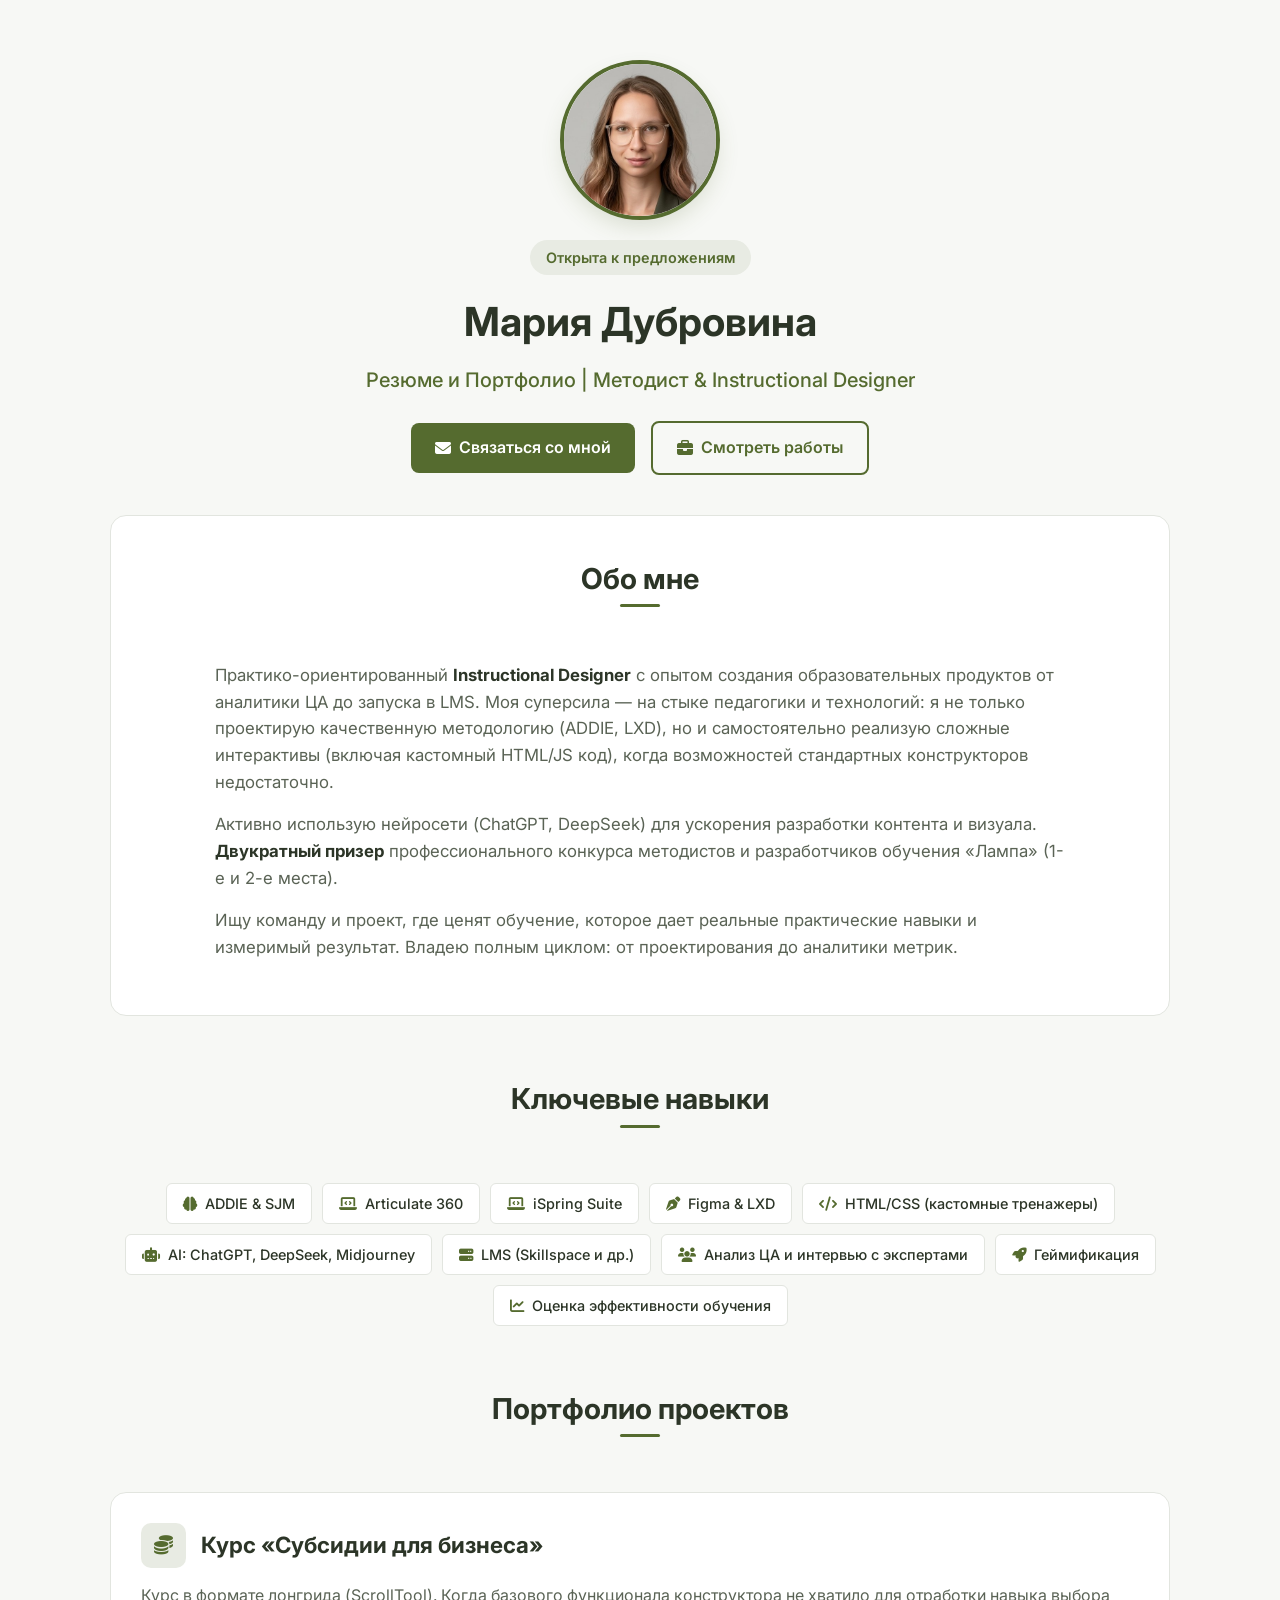
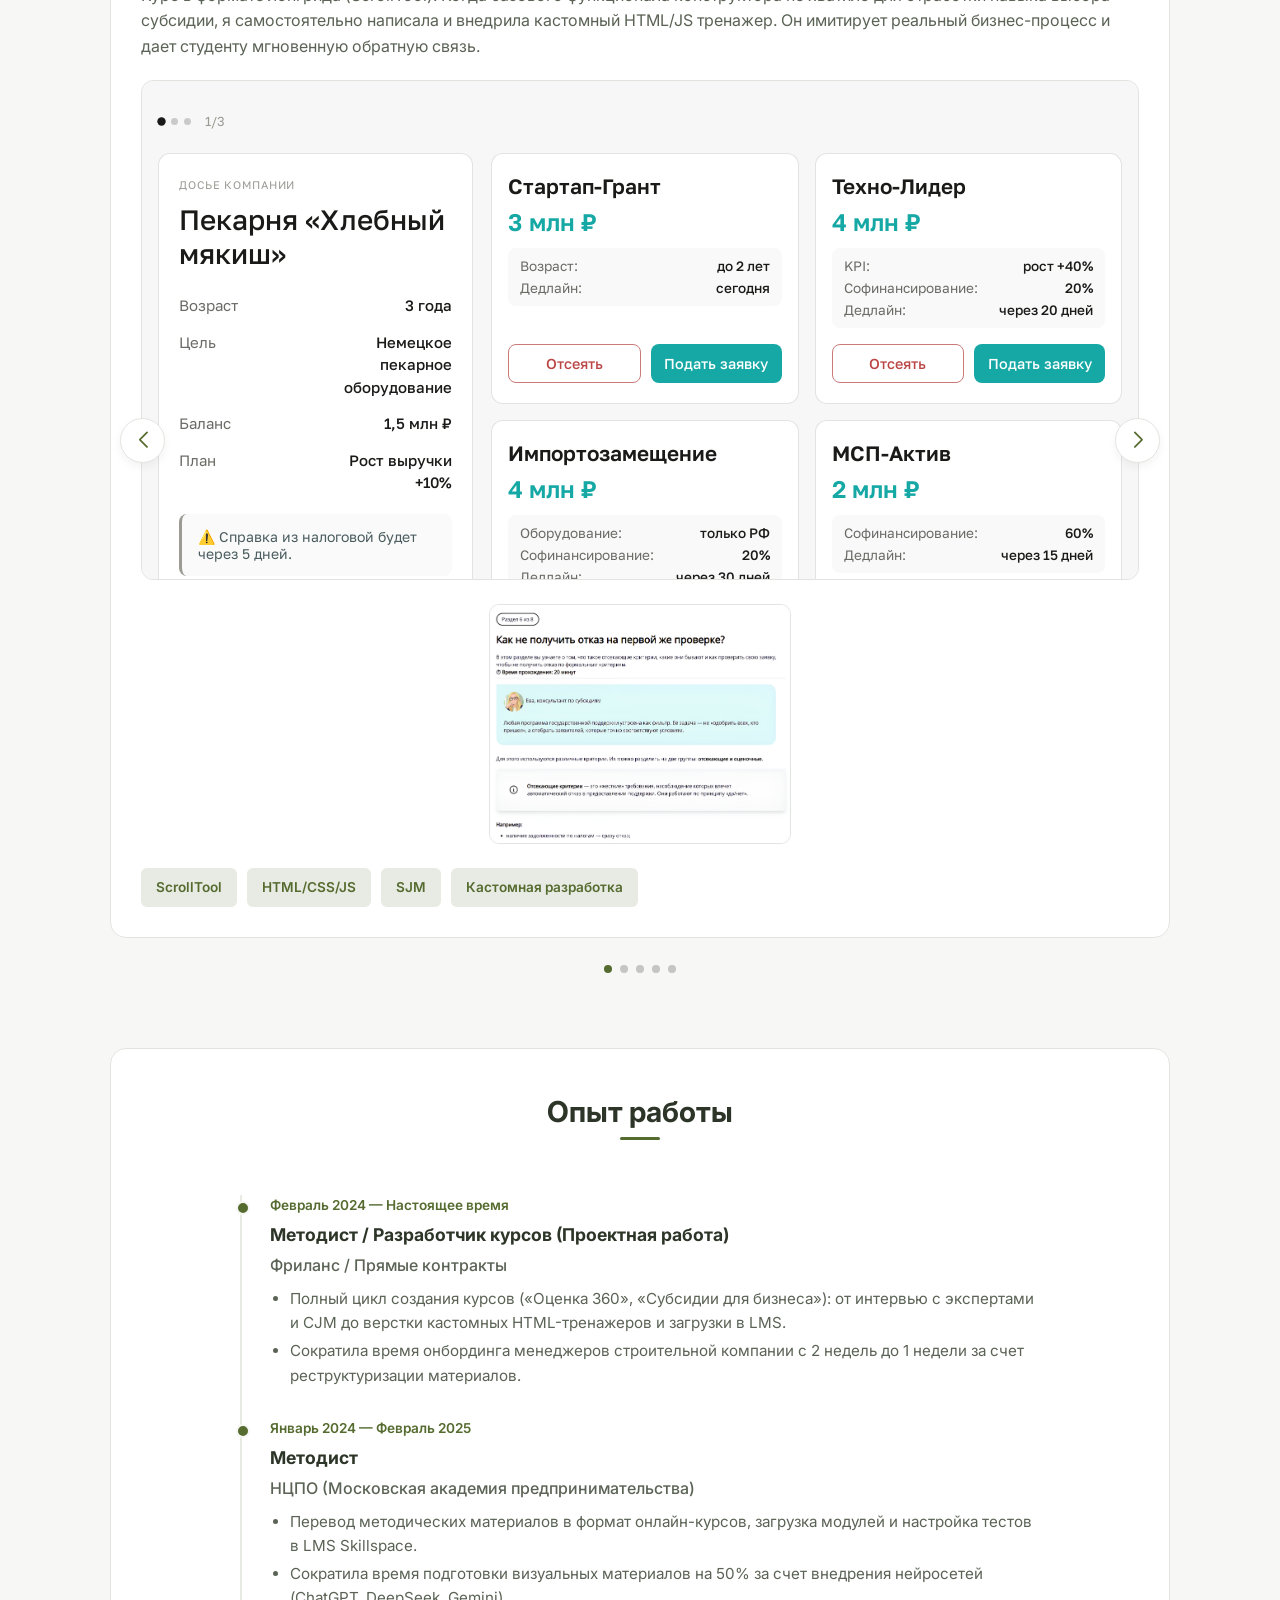
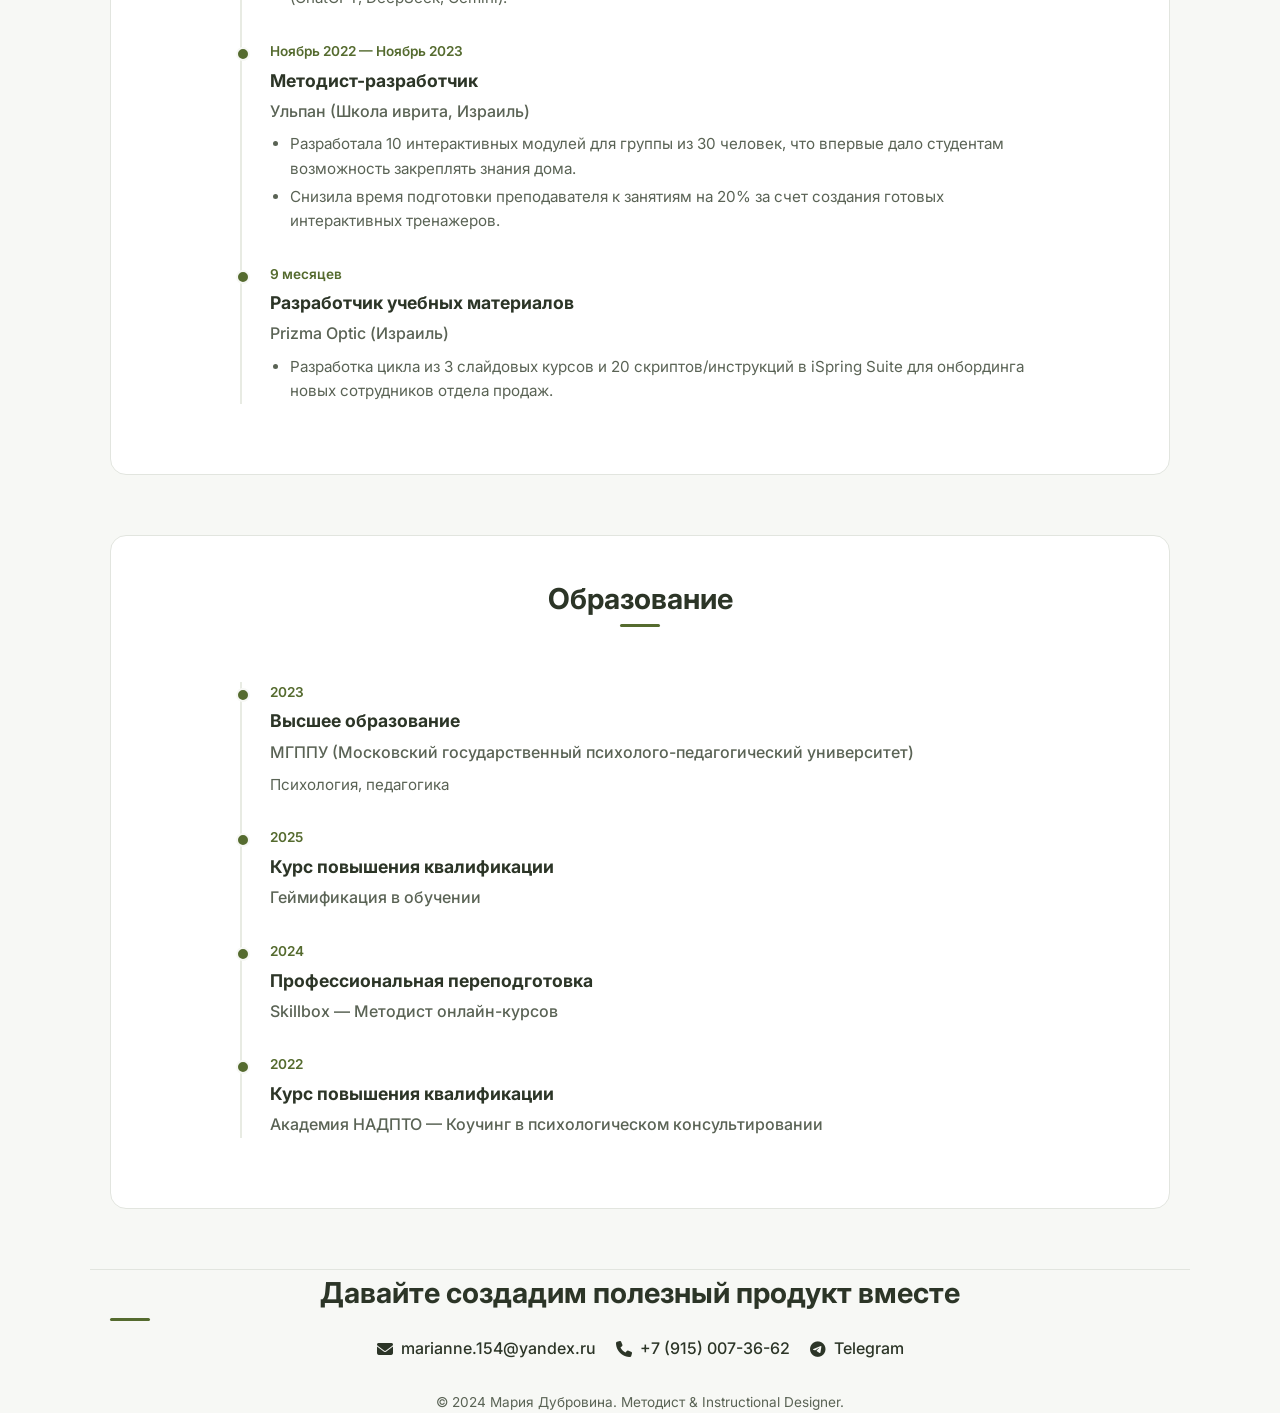
==== 1.html @ 54bf6c2a "first commit" ====
<!DOCTYPE html>
<html lang="ru">
<head>
    <meta charset="UTF-8">
    <meta name="viewport" content="width=device-width, initial-scale=1.0">
    <title>Резюме и Портфолио | Мария Дубровина - Методист / Instructional Designer</title>
    <link rel="preconnect" href="https://fonts.googleapis.com">
    <link rel="preconnect" href="https://fonts.gstatic.com" crossorigin>
    <link href="https://fonts.googleapis.com/css2?family=Inter:wght@300;400;500;600;700&display=swap" rel="stylesheet">
    <link rel="stylesheet" href="https://cdnjs.cloudflare.com/ajax/libs/font-awesome/6.4.0/css/all.min.css">
    <link rel="stylesheet" href="https://cdn.jsdelivr.net/npm/swiper@10/swiper-bundle.min.css" />

    <style>
        :root {
            --primary: #556B2F;
            --primary-hover: #435624;
            --primary-light: #E8EBE3;
            --bg: #F7F8F5;
            --card-bg: #FFFFFF;
            --text-main: #2C3527;
            --text-secondary: #5A6355;
            --border: #E2E5DF;
        }

        * { margin: 0; padding: 0; box-sizing: border-box; }
        body { font-family: 'Inter', sans-serif; background-color: var(--bg); color: var(--text-main); line-height: 1.6; }
        .container { max-width: 1100px; margin: 0 auto; padding: 0 20px; }

        /* Hero Section */
        .hero { padding: 60px 0 40px; text-align: center; }
        .photo-container {
            width: 160px; height: 160px; margin: 0 auto 20px;
            border-radius: 50%; overflow: hidden; border: 4px solid var(--primary);
            box-shadow: 0 10px 25px -5px rgba(85, 107, 47, 0.2);
        }
        .photo-container img { width: 100%; height: 100%; object-fit: cover; }
        
        .hero-badge { display: inline-block; background: var(--primary-light); color: var(--primary); padding: 6px 16px; border-radius: 50px; font-size: 0.9rem; font-weight: 600; margin-bottom: 15px; }
        h1 { font-size: 2.5rem; font-weight: 700; margin-bottom: 10px; color: var(--text-main); }
        .hero-subtitle { font-size: 1.25rem; color: var(--primary); font-weight: 500; margin-bottom: 25px; }
        
        .btn { display: inline-flex; align-items: center; gap: 8px; background: var(--primary); color: white; padding: 12px 24px; border-radius: 8px; text-decoration: none; font-weight: 600; transition: all 0.3s ease; border: none; cursor: pointer; font-size: 1rem; }
        .btn:hover { background: var(--primary-hover); transform: translateY(-2px); }
        .btn-outline { background: transparent; border: 2px solid var(--primary); color: var(--primary); margin-left: 12px; }
        .btn-outline:hover { background: var(--primary-light); }

        /* Section Titles */
        .section-title { font-size: 1.8rem; font-weight: 700; margin-bottom: 20px; color: var(--text-main); position: relative; display: inline-block; }
        .section-title::after { content: ''; position: absolute; bottom: -5px; left: 0; width: 40px; height: 3px; background: var(--primary); border-radius: 2px; }
        .section-header { text-align: center; margin-bottom: 40px; }
        .section-header .section-title::after { left: 50%; transform: translateX(-50%); }

        /* About Section (Left Aligned) */
        .about-section { background: var(--card-bg); padding: 40px; border-radius: 16px; border: 1px solid var(--border); margin-bottom: 60px; }
        .about-content { text-align: left; max-width: 850px; margin: 0 auto; font-size: 1.05rem; color: var(--text-secondary); }
        .about-content p { margin-bottom: 15px; }
        .about-content strong { color: var(--text-main); }

        /* Skills */
        .skills-grid { display: flex; flex-wrap: wrap; justify-content: center; gap: 10px; margin-bottom: 60px; }
        .skill-tag { background: var(--card-bg); border: 1px solid var(--border); padding: 8px 16px; border-radius: 6px; font-size: 0.9rem; font-weight: 500; color: var(--text-main); transition: all 0.2s; }
        .skill-tag:hover { border-color: var(--primary); background: var(--primary-light); }
        .skill-tag i { color: var(--primary); margin-right: 4px; }

        /* Portfolio Carousel */
        .portfolio-section { margin-bottom: 60px; }
        .swiper { width: 100%; padding-bottom: 50px; }
        .swiper-slide {
            background: var(--card-bg); border-radius: 16px; padding: 30px;
            border: 1px solid var(--border); height: auto; display: flex; flex-direction: column;
        }
        .slide-header { display: flex; align-items: center; gap: 15px; margin-bottom: 15px; }
        .slide-icon { width: 45px; height: 45px; background: var(--primary-light); color: var(--primary); border-radius: 10px; display: flex; align-items: center; justify-content: center; font-size: 1.2rem; flex-shrink: 0; }
        .slide-title { font-size: 1.4rem; font-weight: 700; }
        .slide-desc { color: var(--text-secondary); font-size: 1rem; margin-bottom: 20px; text-align: left; }
        
        .media-frame {
            width: 100%; height: 500px; background: #F1F5F9; border-radius: 12px; 
            overflow: hidden; margin-bottom: 24px; border: 1px solid var(--border);
        }
        .media-frame iframe { width: 100%; height: 100%; border: none; }
        
        /* Большие скриншоты */
        .screenshots-grid { 
            display: grid; 
            grid-template-columns: repeat(2, 1fr); 
            gap: 16px; 
            margin-bottom: 24px; 
        }
        .screenshots-grid img { 
            width: 100%; 
            height: 240px; 
            object-fit: cover; 
            border-radius: 10px; 
            border: 1px solid var(--border); 
            transition: all 0.3s; 
            cursor: pointer; 
        }
        .screenshots-grid img:hover { 
            transform: scale(1.02); 
            border-color: var(--primary); 
            box-shadow: 0 8px 20px rgba(85, 107, 47, 0.15); 
        }

        /* Плашечки инструментов */
        .tool-badges { display: flex; flex-wrap: wrap; gap: 10px; margin-top: auto; }
        .tool-badge {
            font-size: 0.85rem;
            background: var(--primary-light);
            color: var(--primary);
            padding: 8px 14px;
            border-radius: 6px;
            font-weight: 600;
            border: 1px solid transparent;
            transition: all 0.2s;
        }
        .tool-badge:hover { border-color: var(--primary); }

        .swiper-button-next, .swiper-button-prev { color: var(--primary); background: white; width: 45px; height: 45px; border-radius: 50%; box-shadow: 0 4px 10px rgba(0,0,0,0.05); border: 1px solid var(--border); }
        .swiper-button-next::after, .swiper-button-prev::after { font-size: 16px; font-weight: bold; }
        .swiper-pagination-bullet-active { background: var(--primary); }

        /* Experience & Education Timeline */
        .resume-section { background: var(--card-bg); padding: 40px; border-radius: 16px; border: 1px solid var(--border); margin-bottom: 60px; }
        .timeline { max-width: 800px; margin: 0 auto; position: relative; padding-left: 30px; }
        .timeline::before { content: ''; position: absolute; left: 0; top: 0; bottom: 0; width: 2px; background: var(--primary-light); }
        .timeline-item { position: relative; margin-bottom: 30px; }
        .timeline-item::before { content: ''; position: absolute; left: -34px; top: 6px; width: 10px; height: 10px; border-radius: 50%; background: var(--primary); border: 2px solid var(--bg); }
        .timeline-date { font-size: 0.85rem; color: var(--primary); font-weight: 600; margin-bottom: 4px; }
        .timeline-role { font-size: 1.1rem; font-weight: 700; margin-bottom: 4px; }
        .timeline-company { color: var(--text-secondary); font-weight: 500; margin-bottom: 8px; }
        .timeline-desc { font-size: 0.95rem; color: var(--text-secondary); }
        .timeline-desc ul { padding-left: 20px; margin-top: 5px; }
        .timeline-desc li { margin-bottom: 4px; }

        /* Footer */
        footer { text-align: center; padding: 40px 0; border-top: 1px solid var(--border); }
        .contact-links { display: flex; justify-content: center; gap: 20px; margin-top: 20px; flex-wrap: wrap; }
        .contact-item { display: flex; align-items: center; gap: 8px; color: var(--text-main); text-decoration: none; font-weight: 500; transition: color 0.2s; }
        .contact-item:hover { color: var(--primary); }

        /* Responsive */
        @media (max-width: 768px) {
            h1 { font-size: 2rem; }
            .btn { width: 100%; justify-content: center; margin: 8px 0 0 0; }
            .btn-outline { margin-left: 0; }
            .media-frame { height: 350px; }
            .screenshots-grid { grid-template-columns: 1fr; }
            .screenshots-grid img { height: 280px; }
            .about-section, .resume-section { padding: 20px; }
        }
    </style>
</head>
<body>

    <!-- Hero Section -->
    <header class="hero container">
        <div class="photo-container">
            <img src="photo.jpg" alt="Фото Марии Дубровиной">
        </div>
        <span class="hero-badge">Открыта к предложениям</span>
        <h1>Мария Дубровина</h1>
        <h2 class="hero-subtitle">Резюме и Портфолио | Методист & Instructional Designer</h2>
        <div>
            <a href="#contacts" class="btn"><i class="fas fa-envelope"></i> Связаться со мной</a>
            <a href="#portfolio" class="btn btn-outline"><i class="fas fa-briefcase"></i> Смотреть работы</a>
        </div>
    </header>

    <!-- About Section -->
    <section class="container">
        <div class="about-section">
            <div class="section-header">
                <h2 class="section-title">Обо мне</h2>
            </div>
            <div class="about-content">
                <p>Практико-ориентированный <strong>Instructional Designer</strong> с опытом создания образовательных продуктов от аналитики ЦА до запуска в LMS. Моя суперсила — на стыке педагогики и технологий: я не только проектирую качественную методологию (ADDIE, LXD), но и самостоятельно реализую сложные интерактивы (включая кастомный HTML/JS код), когда возможностей стандартных конструкторов недостаточно.</p>
                <p>Активно использую нейросети (ChatGPT, DeepSeek) для ускорения разработки контента и визуала. <strong>Двукратный призер</strong> профессионального конкурса методистов и разработчиков обучения «Лампа» (1-е и 2-е места).</p>
                <p>Ищу команду и проект, где ценят обучение, которое дает реальные практические навыки и измеримый результат. Владею полным циклом: от проектирования до аналитики метрик.</p>
            </div>
        </div>
    </section>

    <!-- Skills -->
    <section class="container">
        <div class="section-header">
            <h2 class="section-title">Ключевые навыки</h2>
        </div>
        <div class="skills-grid">
            <div class="skill-tag"><i class="fas fa-brain"></i> ADDIE & SJM</div>
            <div class="skill-tag"><i class="fas fa-laptop-code"></i> Articulate 360</div>
            <div class="skill-tag"><i class="fas fa-laptop-code"></i> iSpring Suite</div>
            <div class="skill-tag"><i class="fas fa-pen-nib"></i> Figma & LXD</div>
            <div class="skill-tag"><i class="fas fa-code"></i> HTML/CSS (кастомные тренажеры)</div>
            <div class="skill-tag"><i class="fas fa-robot"></i> AI: ChatGPT, DeepSeek, Midjourney</div>
            <div class="skill-tag"><i class="fas fa-server"></i> LMS (Skillspace и др.)</div>
            <div class="skill-tag"><i class="fas fa-users"></i> Анализ ЦА и интервью с экспертами</div>
            <div class="skill-tag"><i class="fas fa-rocket"></i> Геймификация</div>
            <div class="skill-tag"><i class="fas fa-chart-line"></i> Оценка эффективности обучения</div>
        </div>
    </section>

    <!-- Portfolio Carousel -->
    <section id="portfolio" class="container portfolio-section">
        <div class="section-header">
            <h2 class="section-title">Портфолио проектов</h2>
        </div>
        
        <div class="swiper mySwiper">
            <div class="swiper-wrapper">
                
                <!-- Slide 1: Субсидии -->
                <div class="swiper-slide">
                    <div class="slide-header">
                        <div class="slide-icon"><i class="fas fa-coins"></i></div>
                        <h3 class="slide-title">Курс «Субсидии для бизнеса»</h3>
                    </div>
                    <p class="slide-desc">
                        Курс в формате лонгрида (ScrollTool). Когда базового функционала конструктора не хватило для отработки навыка выбора субсидии, я самостоятельно написала и внедрила кастомный HTML/JS тренажер. Он имитирует реальный бизнес-процесс и дает студенту мгновенную обратную связь.
                    </p>
                    <div class="media-frame">
                        <iframe src="simulator.html" title="Тренажер Субсидии"></iframe>
                    </div>
                    <div class="screenshots-grid" style="grid-template-columns: 1fr; max-width: 600px; margin: 0 auto 24px;">
                        <img src="images/screen5.png" alt="Скриншот курса Субсидии">
                    </div>
                    <div class="tool-badges">
                        <span class="tool-badge">ScrollTool</span>
                        <span class="tool-badge">HTML/CSS/JS</span>
                        <span class="tool-badge">SJM</span>
                        <span class="tool-badge">Кастомная разработка</span>
                    </div>
                </div>

                <!-- Slide 2: Японский язык -->
                <div class="swiper-slide">
                    <div class="slide-header">
                        <div class="slide-icon"><i class="fas fa-language"></i></div>
                        <h3 class="slide-title">Курс «Японский язык»</h3>
                    </div>
                    <p class="slide-desc">
                        Слайдовый курс с сюжетом и геймификацией. Персонажи и фоны созданы с помощью нейросетей. Внедрены триггерные анимации и нелинейные переходы для имитации живого общения.
                    </p>
                    <div class="media-frame">
                        <iframe src="ispring-course/index.html" title="Курс Японский язык"></iframe>
                    </div>
                    <div class="tool-badges">
                        <span class="tool-badge">iSpring Suite</span>
                        <span class="tool-badge">PowerPoint</span>
                        <span class="tool-badge">AI (Midjourney)</span>
                        <span class="tool-badge">Геймификация</span>
                    </div>
                </div>

                <!-- Slide 3: Критическое мышление -->
                <div class="swiper-slide">
                    <div class="slide-header">
                        <div class="slide-icon"><i class="fas fa-puzzle-piece"></i></div>
                        <h3 class="slide-title">Курс «Критическое мышление»</h3>
                    </div>
                    <p class="slide-desc">
                        Интерактивный слайдовый курс с геймификацией. Реализовала сложные ветвления сценария с использованием переменных и триггеров, что позволяет предоставить учащемуся максимально персонализированную обратную связь.
                    </p>
                    <div class="media-frame">
                        <iframe src="https://marysnape.github.io/desktop-tutorial/" title="Articulate Course"></iframe>
                    </div>
                    <div class="tool-badges">
                        <span class="tool-badge">Articulate Storyline</span>
                        <span class="tool-badge">Геймификация</span>
                        <span class="tool-badge">Переменные и триггеры</span>
                        <span class="tool-badge">Ветвления</span>
                    </div>
                </div>

                <!-- Slide 4: Оценка 360 -->
                <div class="swiper-slide">
                    <div class="slide-header">
                        <div class="slide-icon"><i class="fas fa-clipboard-check"></i></div>
                        <h3 class="slide-title">Оценка 360: Методология и материалы</h3>
                    </div>
                    <p class="slide-desc">
                        Комплексный лонгрид и пакет методических материалов для HR и руководителей. Разработала структуру курса, а также создала практические инструменты: шаблоны анкет, чек-листы готовности и дерево принятия решений для оценки целесообразности проведения оценки 360.
                    </p>
                    <div class="screenshots-grid">
                        <img src="images/screen1.png" alt="Скриншот 1">
                        <img src="images/screen2.png" alt="Скриншот 2">
                        <img src="images/screen3.png" alt="Скриншот 3">
                        <img src="images/screen4.png" alt="Скриншот 4">
                    </div>
                    <div class="tool-badges">
                        <span class="tool-badge">ScrollTool</span>
                        <span class="tool-badge">Методология</span>
                        <span class="tool-badge">Figma</span>
                        <span class="tool-badge">HR-инструменты</span>
                    </div>
                </div>

                <!-- Slide 5: Иврит -->
                <div class="swiper-slide">
                    <div class="slide-header">
                        <div class="slide-icon"><i class="fas fa-headphones"></i></div>
                        <h3 class="slide-title">Тренажеры по Ивриту</h3>
                    </div>
                    <p class="slide-desc">
                        Серия интерактивных заданий для языковой школы (Ульпан). Фокус на преодолении языкового барьера и развитии навыков аудирования. Использовала AI-синтез речи для создания естественных аудиоупражнений и настроила задания с ручным вводом для тренировки орфографии с мгновенной автоматической проверкой.
                    </p>
                    <div class="screenshots-grid" style="grid-template-columns: 1fr; max-width: 600px; margin: 0 auto 24px;">
                        <img src="images/screen6.png" alt="Скриншот тренажера Иврит">
                    </div>
                    <div class="tool-badges">
                        <span class="tool-badge">AI-синтез речи</span>
                        <span class="tool-badge">Интерактив</span>
                        <span class="tool-badge">Методические материалы</span>
                    </div>
                </div>

            </div>
            <div class="swiper-button-next"></div>
            <div class="swiper-button-prev"></div>
            <div class="swiper-pagination"></div>
        </div>
    </section>

    <!-- Experience Section -->
    <section class="container">
        <div class="resume-section">
            <div class="section-header">
                <h2 class="section-title">Опыт работы</h2>
            </div>
            <div class="timeline">
                <div class="timeline-item">
                    <div class="timeline-date">Февраль 2024 — Настоящее время</div>
                    <div class="timeline-role">Методист / Разработчик курсов (Проектная работа)</div>
                    <div class="timeline-company">Фриланс / Прямые контракты</div>
                    <div class="timeline-desc">
                        <ul>
                            <li>Полный цикл создания курсов («Оценка 360», «Субсидии для бизнеса»): от интервью с экспертами и CJM до верстки кастомных HTML-тренажеров и загрузки в LMS.</li>
                            <li>Сократила время онбординга менеджеров строительной компании с 2 недель до 1 недели за счет реструктуризации материалов.</li>
                        </ul>
                    </div>
                </div>
                <div class="timeline-item">
                    <div class="timeline-date">Январь 2024 — Февраль 2025</div>
                    <div class="timeline-role">Методист</div>
                    <div class="timeline-company">НЦПО (Московская академия предпринимательства)</div>
                    <div class="timeline-desc">
                        <ul>
                            <li>Перевод методических материалов в формат онлайн-курсов, загрузка модулей и настройка тестов в LMS Skillspace.</li>
                            <li>Сократила время подготовки визуальных материалов на 50% за счет внедрения нейросетей (ChatGPT, DeepSeek, Gemini).</li>
                        </ul>
                    </div>
                </div>
                <div class="timeline-item">
                    <div class="timeline-date">Ноябрь 2022 — Ноябрь 2023</div>
                    <div class="timeline-role">Методист-разработчик</div>
                    <div class="timeline-company">Ульпан (Школа иврита, Израиль)</div>
                    <div class="timeline-desc">
                        <ul>
                            <li>Разработала 10 интерактивных модулей для группы из 30 человек, что впервые дало студентам возможность закреплять знания дома.</li>
                            <li>Снизила время подготовки преподавателя к занятиям на 20% за счет создания готовых интерактивных тренажеров.</li>
                        </ul>
                    </div>
                </div>
                <div class="timeline-item">
                    <div class="timeline-date">9 месяцев</div>
                    <div class="timeline-role">Разработчик учебных материалов</div>
                    <div class="timeline-company">Prizma Optic (Израиль)</div>
                    <div class="timeline-desc">
                        <ul>
                            <li>Разработка цикла из 3 слайдовых курсов и 20 скриптов/инструкций в iSpring Suite для онбординга новых сотрудников отдела продаж.</li>
                        </ul>
                    </div>
                </div>
            </div>
        </div>
    </section>

    <!-- Education Section -->
    <section class="container" style="margin-bottom: 60px;">
        <div class="resume-section">
            <div class="section-header">
                <h2 class="section-title">Образование</h2>
            </div>
            <div class="timeline">
                <div class="timeline-item">
                    <div class="timeline-date">2023</div>
                    <div class="timeline-role">Высшее образование</div>
                    <div class="timeline-company">МГППУ (Московский государственный психолого-педагогический университет)</div>
                    <div class="timeline-desc">Психология, педагогика</div>
                </div>
                <div class="timeline-item">
                    <div class="timeline-date">2025</div>
                    <div class="timeline-role">Курс повышения квалификации</div>
                    <div class="timeline-company">Геймификация в обучении</div>
                </div>
                <div class="timeline-item">
                    <div class="timeline-date">2024</div>
                    <div class="timeline-role">Профессиональная переподготовка</div>
                    <div class="timeline-company">Skillbox — Методист онлайн-курсов</div>
                </div>
                <div class="timeline-item">
                    <div class="timeline-date">2022</div>
                    <div class="timeline-role">Курс повышения квалификации</div>
                    <div class="timeline-company">Академия НАДПТО — Коучинг в психологическом консультировании</div>
                </div>
            </div>
        </div>
    </section>

    <!-- Footer / Contacts -->
    <footer id="contacts" class="container">
        <h2 class="section-title" style="display: block; text-align: center;">Давайте создадим полезный продукт вместе</h2>
        <div class="contact-links">
            <a href="mailto:marianne.154@yandex.ru" class="contact-item"><i class="fas fa-envelope"></i> marianne.154@yandex.ru</a>
            <a href="tel:+79150073662" class="contact-item"><i class="fas fa-phone"></i> +7 (915) 007-36-62</a>
            <a href="https://t.me/ваш_ник" target="_blank" class="contact-item"><i class="fab fa-telegram"></i> Telegram</a>
        </div>
        <p style="margin-top: 30px; color: var(--text-secondary); font-size: 0.85rem;">© 2024 Мария Дубровина. Методист & Instructional Designer.</p>
    </footer>

    <script src="https://cdn.jsdelivr.net/npm/swiper@10/swiper-bundle.min.js"></script>
    <script>
        var swiper = new Swiper(".mySwiper", {
            slidesPerView: 1,
            spaceBetween: 30,
            loop: true,
            pagination: { el: ".swiper-pagination", clickable: true },
            navigation: { nextEl: ".swiper-button-next", prevEl: ".swiper-button-prev" },
        });
    </script>
</body>
</html>
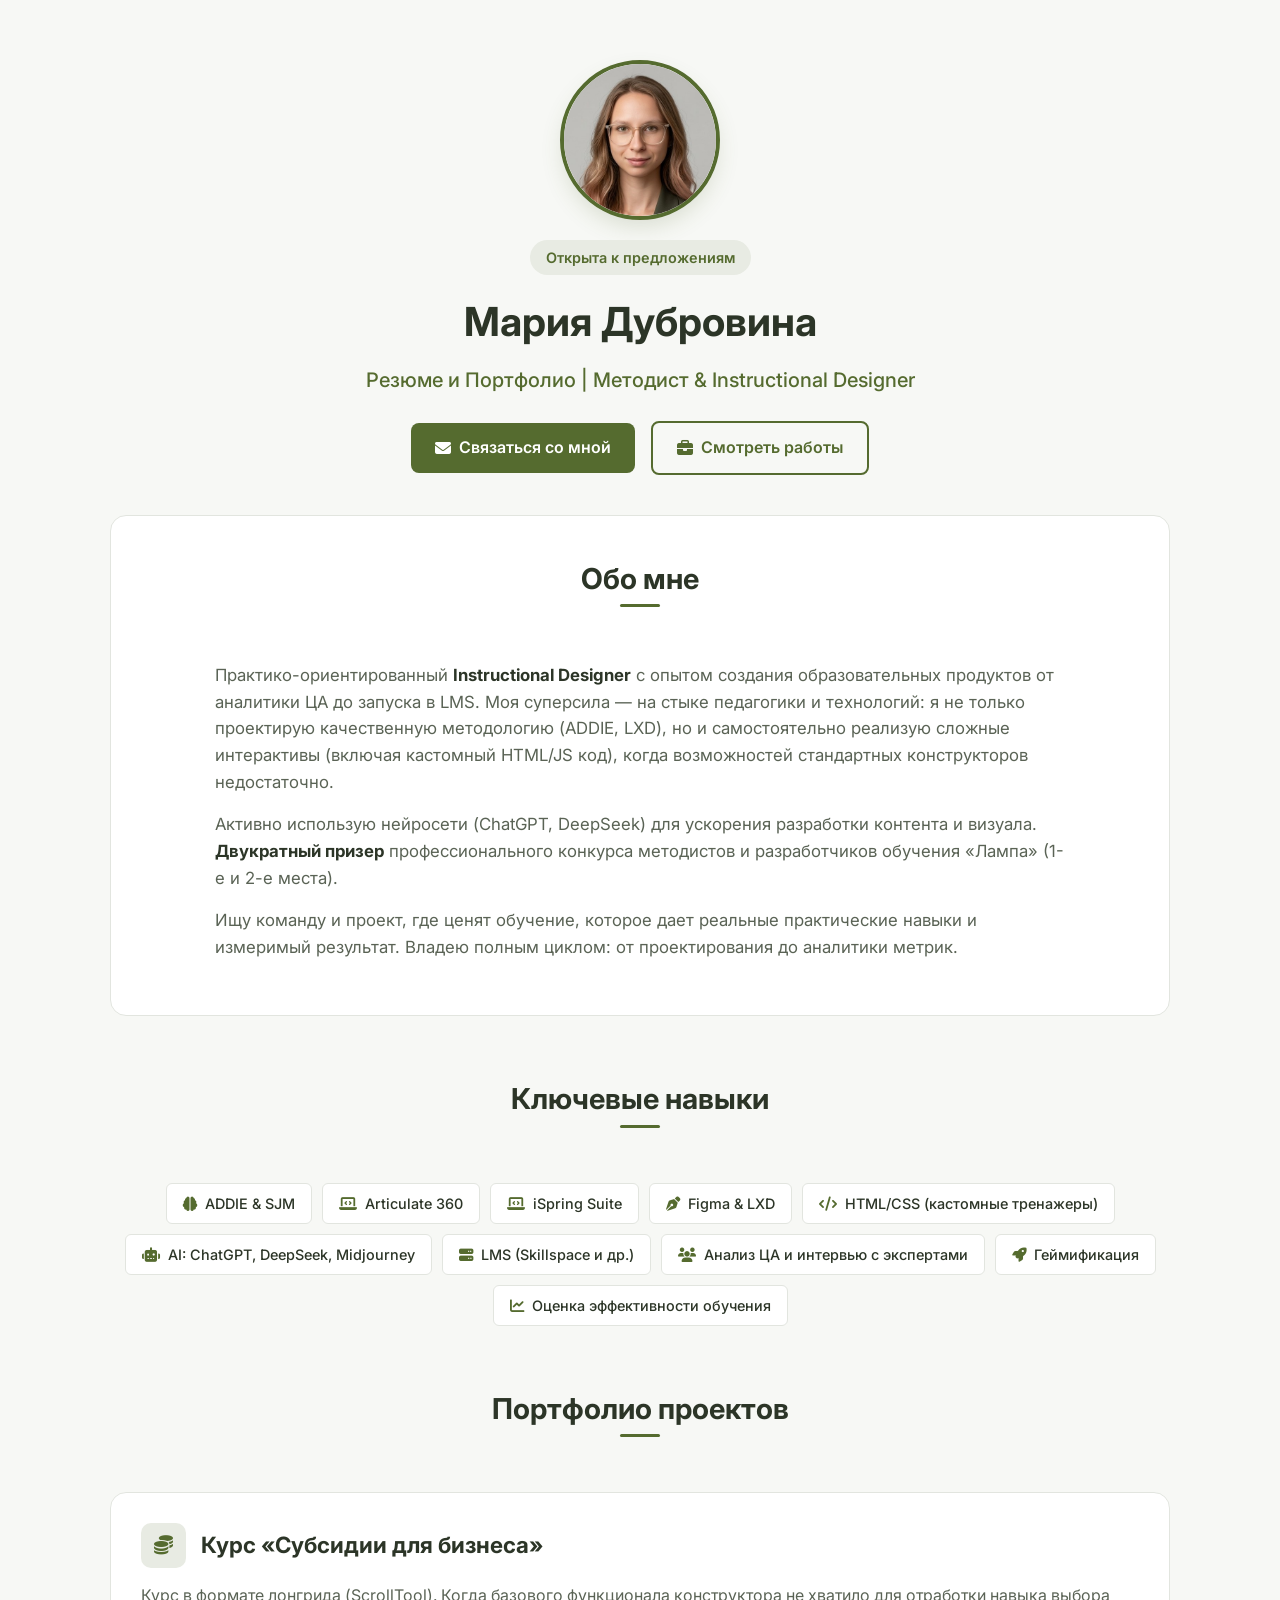
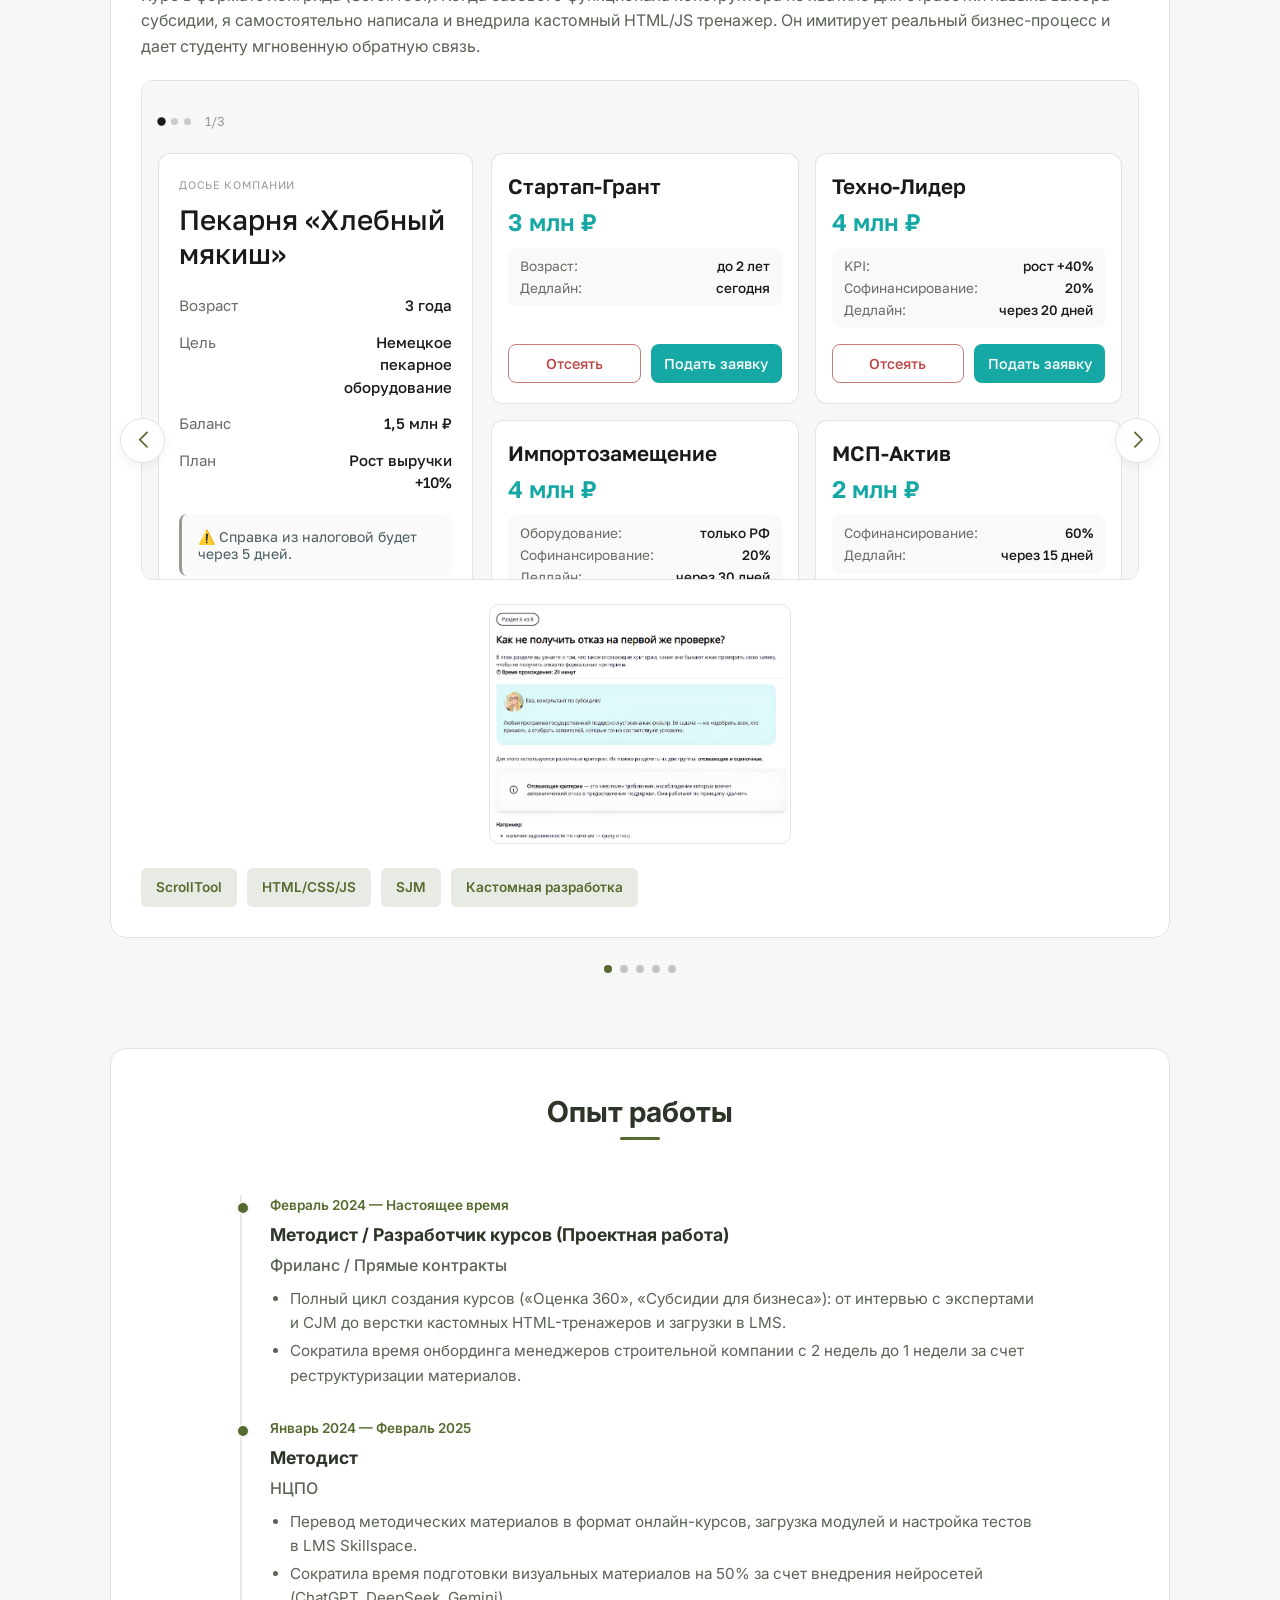
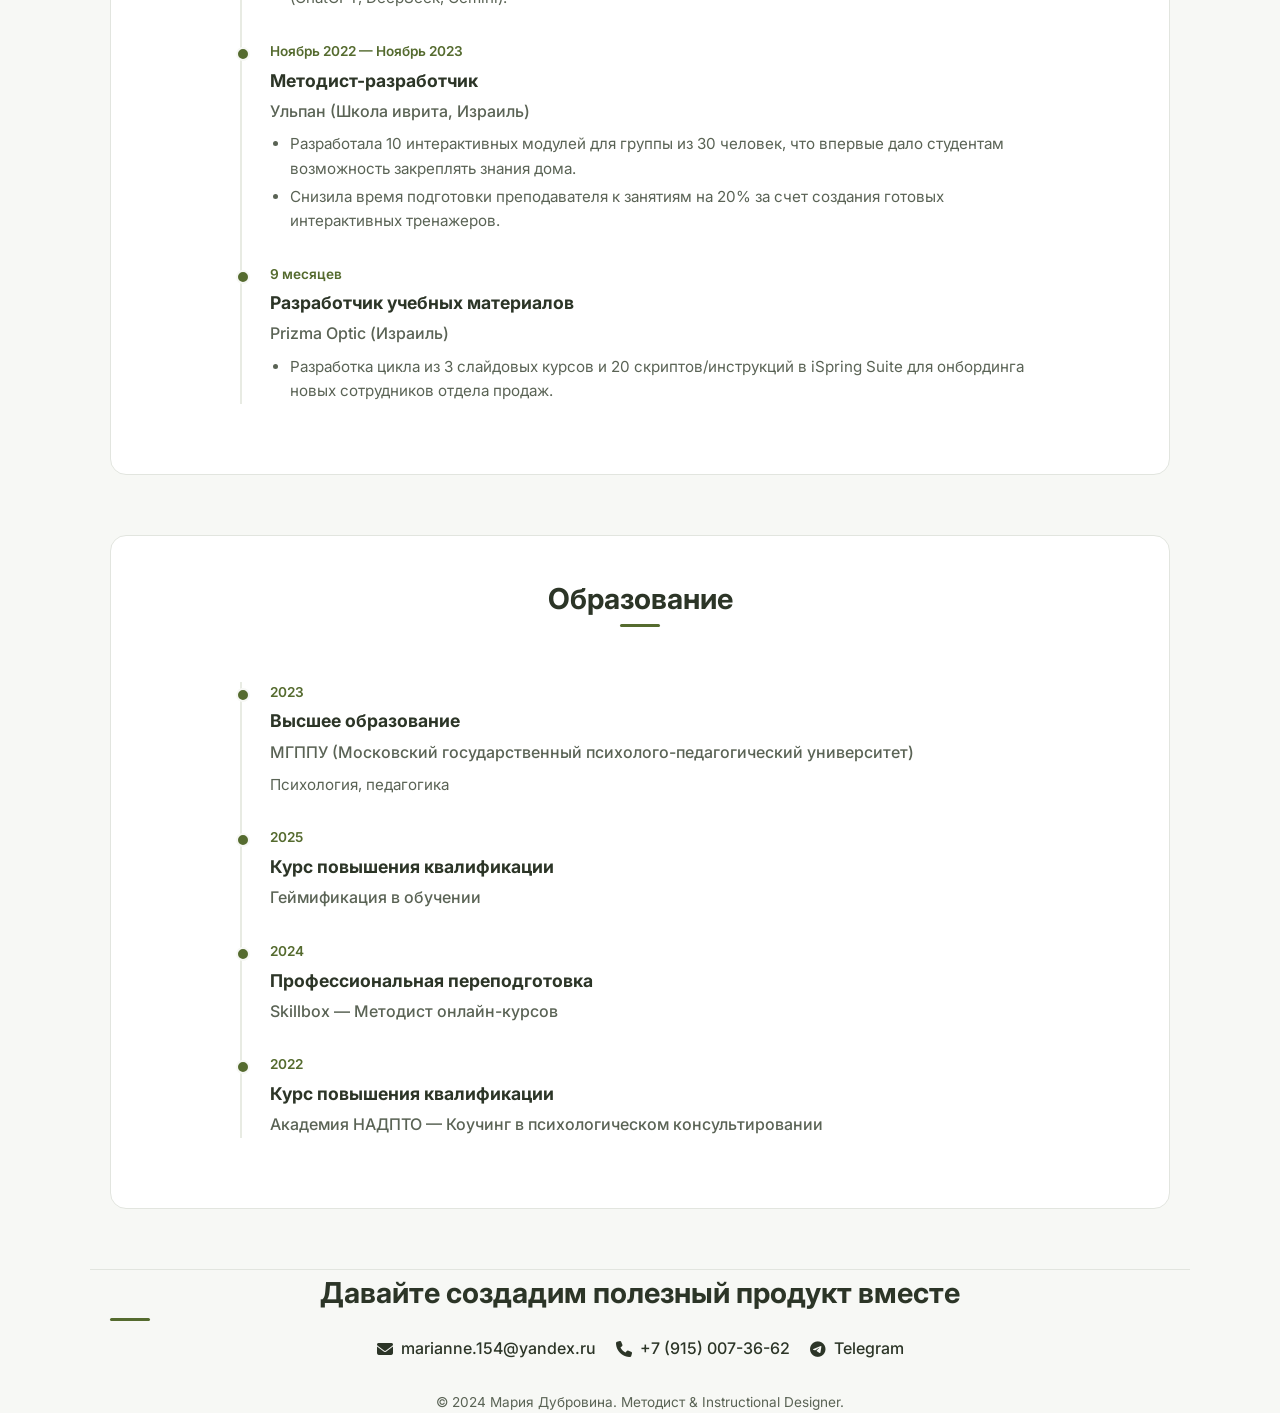
==== commit 76d15e82: "Update 1.html" ====
--- a/1.html
+++ b/1.html
@@ -342,7 +342,7 @@
                 <div class="timeline-item">
                     <div class="timeline-date">Январь 2024 — Февраль 2025</div>
                     <div class="timeline-role">Методист</div>
-                    <div class="timeline-company">НЦПО (Московская академия предпринимательства)</div>
+                    <div class="timeline-company">НЦПО </div>
                     <div class="timeline-desc">
                         <ul>
                             <li>Перевод методических материалов в формат онлайн-курсов, загрузка модулей и настройка тестов в LMS Skillspace.</li>
@@ -429,4 +429,4 @@
         });
     </script>
 </body>
-</html>+</html>
